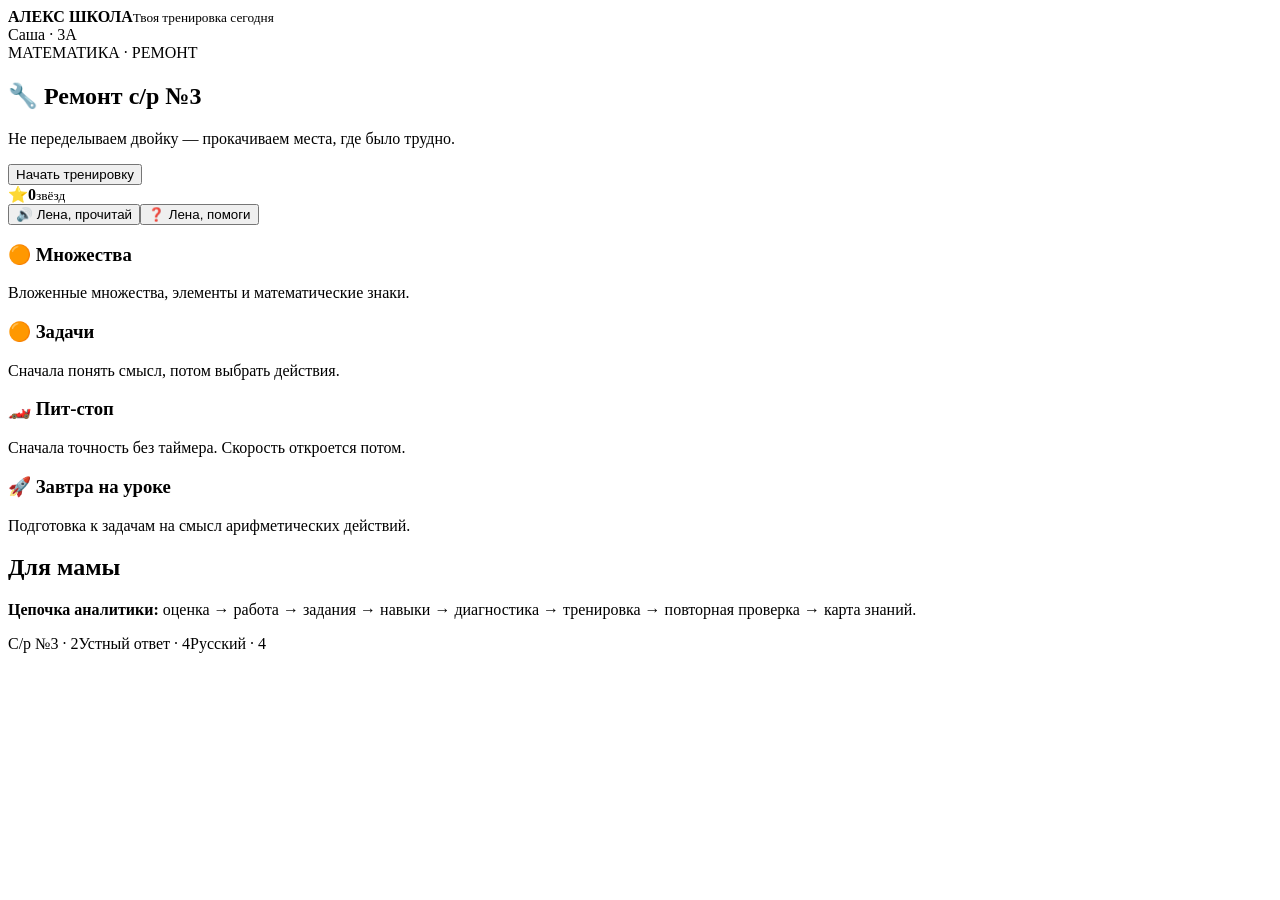
==== index.html @ cce046d9 "Build Alex School MVP" ====
<!doctype html><html lang="ru"><head><meta charset="UTF-8"/><meta name="viewport" content="width=device-width,initial-scale=1.0"/><meta name="theme-color" content="#f7f8fc"/><title>Алекс Школа</title><link rel="stylesheet" href="style.css"></head><body><header><div><b>АЛЕКС ШКОЛА</b><small>Твоя тренировка сегодня</small></div><div class="badge">Саша · 3А</div></header><main><section class="hero"><div><span class="tag">МАТЕМАТИКА · РЕМОНТ</span><h1>🔧 Ремонт с/р №3</h1><p>Не переделываем двойку — прокачиваем места, где было трудно.</p><button onclick="start()">Начать тренировку</button></div><div class="score">⭐<strong id="stars">0</strong><small>звёзд</small></div></section><section id="mission" class="card hidden"><div class="progress"><i id="bar"></i></div><div id="task"></div><div class="actions"><button class="secondary" onclick="readTask()">🔊 Лена, прочитай</button><button class="hint" onclick="hint()">❓ Лена, помоги</button></div><div id="lena" class="lena hidden"></div></section><section class="grid"><article><h3>🟠 Множества</h3><p>Вложенные множества, элементы и математические знаки.</p></article><article><h3>🟠 Задачи</h3><p>Сначала понять смысл, потом выбрать действия.</p></article><article><h3>🏎️ Пит-стоп</h3><p>Сначала точность без таймера. Скорость откроется потом.</p></article><article><h3>🚀 Завтра на уроке</h3><p>Подготовка к задачам на смысл арифметических действий.</p></article></section><section class="parent"><h2>Для мамы</h2><p><b>Цепочка аналитики:</b> оценка → работа → задания → навыки → диагностика → тренировка → повторная проверка → карта знаний.</p><div class="facts"><span>С/р №3 · 2</span><span>Устный ответ · 4</span><span>Русский · 4</span></div></section></main><script src="app.js"></script></body></html>
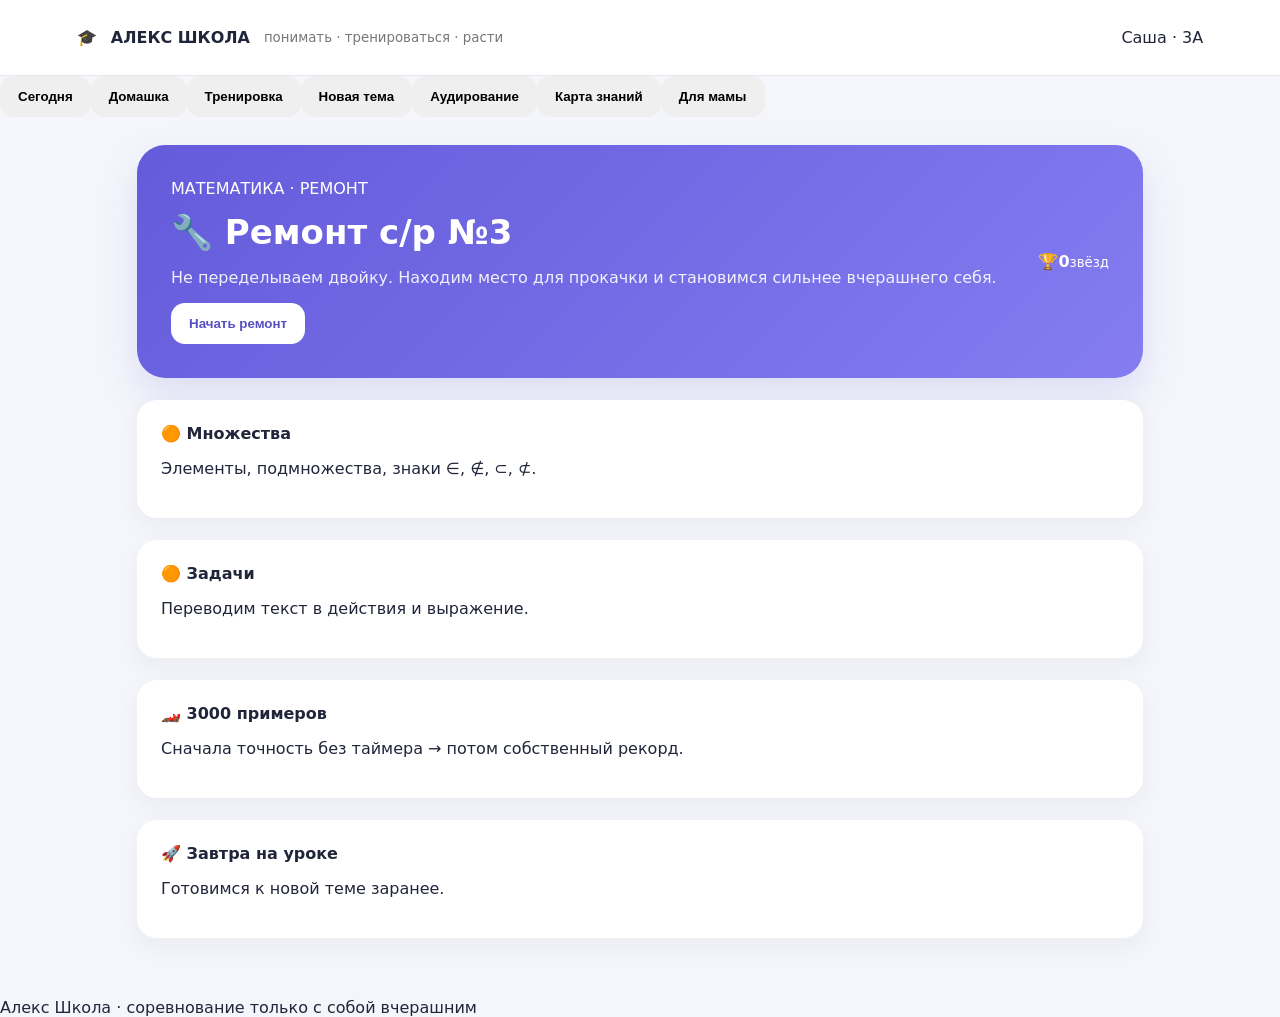
==== commit 55394324: "Expand Alex School to agreed product scope" ====
--- a/index.html
+++ b/index.html
@@ -1 +1,20 @@
-<!doctype html><html lang="ru"><head><meta charset="UTF-8"/><meta name="viewport" content="width=device-width,initial-scale=1.0"/><meta name="theme-color" content="#f7f8fc"/><title>Алекс Школа</title><link rel="stylesheet" href="style.css"></head><body><header><div><b>АЛЕКС ШКОЛА</b><small>Твоя тренировка сегодня</small></div><div class="badge">Саша · 3А</div></header><main><section class="hero"><div><span class="tag">МАТЕМАТИКА · РЕМОНТ</span><h1>🔧 Ремонт с/р №3</h1><p>Не переделываем двойку — прокачиваем места, где было трудно.</p><button onclick="start()">Начать тренировку</button></div><div class="score">⭐<strong id="stars">0</strong><small>звёзд</small></div></section><section id="mission" class="card hidden"><div class="progress"><i id="bar"></i></div><div id="task"></div><div class="actions"><button class="secondary" onclick="readTask()">🔊 Лена, прочитай</button><button class="hint" onclick="hint()">❓ Лена, помоги</button></div><div id="lena" class="lena hidden"></div></section><section class="grid"><article><h3>🟠 Множества</h3><p>Вложенные множества, элементы и математические знаки.</p></article><article><h3>🟠 Задачи</h3><p>Сначала понять смысл, потом выбрать действия.</p></article><article><h3>🏎️ Пит-стоп</h3><p>Сначала точность без таймера. Скорость откроется потом.</p></article><article><h3>🚀 Завтра на уроке</h3><p>Подготовка к задачам на смысл арифметических действий.</p></article></section><section class="parent"><h2>Для мамы</h2><p><b>Цепочка аналитики:</b> оценка → работа → задания → навыки → диагностика → тренировка → повторная проверка → карта знаний.</p><div class="facts"><span>С/р №3 · 2</span><span>Устный ответ · 4</span><span>Русский · 4</span></div></section></main><script src="app.js"></script></body></html>+<!doctype html><html lang="ru"><head><meta charset="UTF-8"><meta name="viewport" content="width=device-width,initial-scale=1"><title>Алекс Школа</title><link rel="stylesheet" href="style.css"></head><body>
+<header><div class="brand">🎓 <b>АЛЕКС ШКОЛА</b><small>понимать · тренироваться · расти</small></div><div class="who">Саша · 3А</div></header>
+<nav id="nav"><button data-page="today" class="on">Сегодня</button><button data-page="homework">Домашка</button><button data-page="train">Тренировка</button><button data-page="newtopic">Новая тема</button><button data-page="listen">Аудирование</button><button data-page="map">Карта знаний</button><button data-page="parent">Для мамы</button></nav>
+<main>
+<section id="today" class="page"><div class="hero"><div><span class="pill">МАТЕМАТИКА · РЕМОНТ</span><h1>🔧 Ремонт с/р №3</h1><p>Не переделываем двойку. Находим место для прокачки и становимся сильнее вчерашнего себя.</p><button onclick="startRepair()">Начать ремонт</button></div><div class="cup">🏆<b id="stars">0</b><small>звёзд</small></div></div>
+<div class="cards"><article onclick="startRepair()"><b>🟠 Множества</b><p>Элементы, подмножества, знаки ∈, ∉, ⊂, ⊄.</p></article><article><b>🟠 Задачи</b><p>Переводим текст в действия и выражение.</p></article><article><b>🏎️ 3000 примеров</b><p>Сначала точность без таймера → потом собственный рекорд.</p></article><article><b>🚀 Завтра на уроке</b><p>Готовимся к новой теме заранее.</p></article></div>
+<div id="mission" class="panel hidden"><div class="progress"><i id="bar"></i></div><div id="task"></div><div class="actions"><button onclick="readTask()">🔊 Лена, прочитай</button><button class="yellow" onclick="hint()">❓ Лена, помоги</button></div><div id="lena" class="lena hidden"></div></div></section>
+
+<section id="homework" class="page hidden"><h1>📚 Домашнее задание</h1><div class="two"><div class="panel"><h2>Математика</h2><p>3000 примеров: стр. 3 (до пятницы)</p><p>Петерсон: стр. 23 №7А, 7Б с проверкой; стр. 26 №9, №10. В №10 — 4-й столбик по действиям.</p><button>📷 Прикрепить фото</button> <button class="yellow" onclick="coach('homework')">❓ Лена, помоги</button></div><div class="panel"><h2>Русский язык</h2><p>Учебник: стр. 33 упр. 53; памятка №2; словарь — 3 слова.</p><button>📷 Прикрепить фото</button> <button class="yellow" onclick="coach('russian')">❓ Лена, помоги</button></div></div><div id="homeworkLena" class="lena hidden"></div></section>
+
+<section id="train" class="page hidden"><h1>🎯 Тренировка</h1><p class="sub">Три линии: Школа · Пробелы · Развитие. Уровни: 🟢 база · 🔵 уверенный · 🟣 продвинутый · 🏆 чемпион.</p><div class="cards"><article onclick="startRepair()"><b>🔧 Ремонт с/р №3</b><p>По реальным ошибкам работы.</p></article><article><b>➗ Деление с остатком</b><p>Правило → вопросы Лены → самостоятельная проверка.</p></article><article><b>⚡ Вычисления</b><p>Короткие адаптивные серии 4–6 примеров.</p></article><article><b>🏆 Логика</b><p>Олимпиадные задачи открываются после уверенной базы.</p></article></div></section>
+
+<section id="newtopic" class="page hidden"><h1>🚀 Новая тема</h1><div class="panel"><h2>Математика</h2><p>Смысл арифметических действий в задачах: что известно → что спрашивают → какое действие передаёт смысл.</p><button class="yellow" onclick="coach('mathnew')">Начать с Леной</button></div><div class="panel"><h2>Русский</h2><p>Распространённые и нераспространённые предложения: основа и второстепенные члены.</p><button class="yellow" onclick="coach('rusnew')">Начать с Леной</button></div><div id="newLena" class="lena hidden"></div></section>
+
+<section id="listen" class="page hidden"><h1>🎧 Аудирование</h1><div class="panel"><p>Лена читает короткий текст. Саша слушает, отвечает на вопросы и пересказывает главное.</p><button onclick="speak('Ретро автомобиль въехал в мастерскую. Механик заметил три необычные детали. Послушай внимательно и запомни главное.')">▶ Прослушать тренировку</button></div></section>
+
+<section id="map" class="page hidden"><h1>🗺️ Карта знаний</h1><p class="sub">Цвет — не оценка ребёнка, а состояние конкретного навыка.</p><div class="legend"><span>🟢 уверенно</span><span>🟡 знает, но ошибается</span><span>🟠 понимает частично</span><span>🔴 пробел</span><span>⭐ выше школьного</span></div><div class="panel"><table><tr><th>Навык</th><th>Статус</th><th>Автоматизация</th></tr><tr><td>Множества и знаки</td><td>🟠 требует диагностики</td><td>понимает частично</td></tr><tr><td>Задача в 2 действия</td><td>🟠 требует диагностики</td><td>решает с Леной</td></tr><tr><td>Умножение/деление двузначного</td><td>🟠 требует диагностики</td><td>проверяем без таймера</td></tr><tr><td>Деление с остатком</td><td>🟡 тренируем</td><td>решает с Леной</td></tr></table></div></section>
+
+<section id="parent" class="page hidden"><h1>👩‍👦 Родительский кабинет</h1><div class="panel chain"><b>Главное правило данных</b><p>Оценка → конкретная работа → номера заданий → навыки → диагностика → тренировка → повторная проверка → карта знаний.</p></div><div class="stats"><div><b>2</b><small>С/р №3 · математика</small></div><div><b>4</b><small>Устный ответ · математика</small></div><div><b>4</b><small>Списывание · русский</small></div></div><div class="two"><div class="panel"><h2>Почему получена оценка?</h2><p>До диагностики причина не назначается. Проверяем: правило · алгоритм · вычисление · внимательность · автоматизация · помощь.</p><span class="pill orange">ТРЕБУЕТ ПРОВЕРКИ</span></div><div class="panel"><h2>Автоматизация навыка</h2><p>понимает → решает с Леной → самостоятельно → стабильно → в школьном темпе</p></div></div><div class="panel"><h2>Последнее событие</h2><pre id="lastEvent">Пока нет завершённой тренировки</pre></div><div class="panel"><h2>Учебники</h2><p>Математика: Петерсон, 3 класс, издание Саши 2025. Русский: Канакина/Горецкий. Самостоятельные Петерсон — вариант 1.</p><p><b>Правило загрузки:</b> обложка + выходные данные (авторы, издательство, год, класс, часть, ISBN). Страницы разных изданий не считаем одинаковыми без подтверждения.</p></div></section>
+</main><footer>Алекс Школа · соревнование только с собой вчерашним</footer><script src="app.js"></script></body></html>
--- a/style.css
+++ b/style.css
@@ -0,0 +1 @@
+:root{font-family:Inter,system-ui,sans-serif;color:#20253a;background:#f5f6fb}*{box-sizing:border-box}body{margin:0}header{height:76px;background:white;display:flex;justify-content:space-between;align-items:center;padding:0 max(24px,6vw);border-bottom:1px solid #e7e8ef}header div:first-child{display:flex;gap:14px;align-items:center}header small{color:#777}.badge,.tag{background:#eef0ff;color:#5c57c8;padding:8px 13px;border-radius:99px;font-weight:700}.tag{font-size:12px}main{max-width:1050px;margin:auto;padding:28px 22px 60px}.hero{background:linear-gradient(135deg,#635bda,#847cf0);color:white;border-radius:28px;padding:34px;display:flex;justify-content:space-between;align-items:center;box-shadow:0 18px 40px #625bd52a}.hero h1{font-size:34px;margin:14px 0 8px}.hero p{opacity:.9}.hero button,button{border:0;border-radius:14px;padding:13px 18px;font-weight:800;cursor:pointer}.hero button{background:white;color:#554fc2}.score{text-align:center;font-size:28px}.score strong{display:block;font-size:32px}.score small{font-size:12px}.card,.parent,article{background:white;border-radius:20px;padding:24px;margin-top:22px;box-shadow:0 8px 24px #24284b0d}.progress{height:8px;background:#eee;border-radius:9px;overflow:hidden}.progress i{display:block;height:100%;width:0;background:#6d66df;transition:.3s}.answers{display:grid;gap:10px;margin:18px 0}.answers button{text-align:left;background:#f3f4fa}.answers button:hover{background:#e9eaff}.actions{display:flex;gap:10px;flex-wrap:wrap}.secondary{background:#eaf7f1;color:#267759}.hint{background:#fff2d9;color:#996300}.lena{margin-top:16px;background:#fff8e8;padding:16px;border-radius:15px;border-left:4px solid #f0b93d}.grid{display:grid;grid-template-columns:1fr 1fr;gap:16px}.grid article{margin-top:18px}.grid p{color:#6d7183}.facts{display:flex;gap:10px;flex-wrap:wrap}.facts span{background:#f2f3f8;padding:9px 12px;border-radius:10px}.hidden{display:none}@media(max-width:650px){header small{display:none}.grid{grid-template-columns:1fr}.hero{padding:24px}.hero h1{font-size:27px}.score{display:none}}
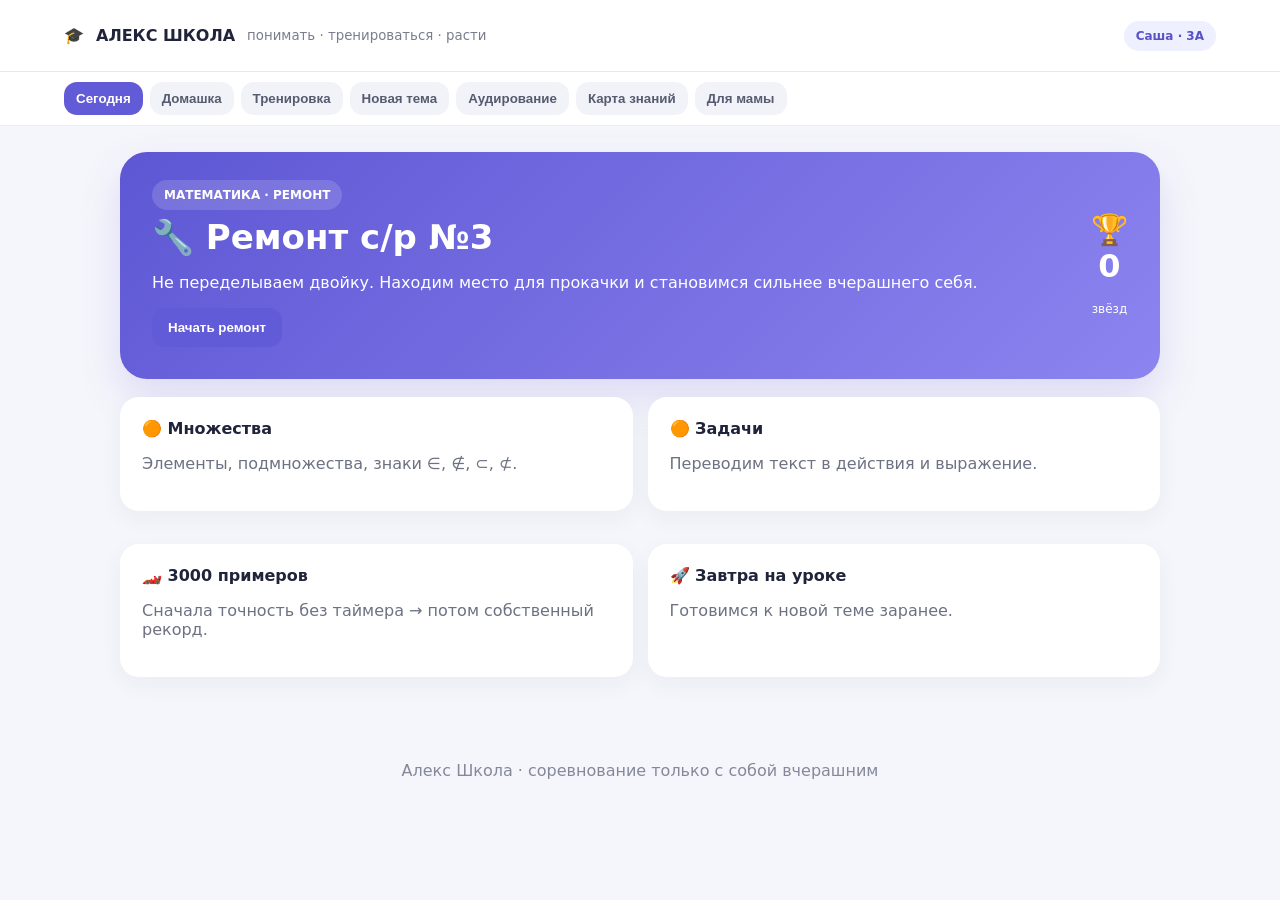
==== commit 15f9925b: "Add real homework photo inputs" ====
--- a/index.html
+++ b/index.html
@@ -6,7 +6,7 @@
 <div class="cards"><article onclick="startRepair()"><b>🟠 Множества</b><p>Элементы, подмножества, знаки ∈, ∉, ⊂, ⊄.</p></article><article><b>🟠 Задачи</b><p>Переводим текст в действия и выражение.</p></article><article><b>🏎️ 3000 примеров</b><p>Сначала точность без таймера → потом собственный рекорд.</p></article><article><b>🚀 Завтра на уроке</b><p>Готовимся к новой теме заранее.</p></article></div>
 <div id="mission" class="panel hidden"><div class="progress"><i id="bar"></i></div><div id="task"></div><div class="actions"><button onclick="readTask()">🔊 Лена, прочитай</button><button class="yellow" onclick="hint()">❓ Лена, помоги</button></div><div id="lena" class="lena hidden"></div></div></section>
 
-<section id="homework" class="page hidden"><h1>📚 Домашнее задание</h1><div class="two"><div class="panel"><h2>Математика</h2><p>3000 примеров: стр. 3 (до пятницы)</p><p>Петерсон: стр. 23 №7А, 7Б с проверкой; стр. 26 №9, №10. В №10 — 4-й столбик по действиям.</p><button>📷 Прикрепить фото</button> <button class="yellow" onclick="coach('homework')">❓ Лена, помоги</button></div><div class="panel"><h2>Русский язык</h2><p>Учебник: стр. 33 упр. 53; памятка №2; словарь — 3 слова.</p><button>📷 Прикрепить фото</button> <button class="yellow" onclick="coach('russian')">❓ Лена, помоги</button></div></div><div id="homeworkLena" class="lena hidden"></div></section>
+<section id="homework" class="page hidden"><h1>📚 Домашнее задание</h1><div class="two"><div class="panel"><h2>Математика</h2><p>3000 примеров: стр. 3 (до пятницы)</p><p>Петерсон: стр. 23 №7А, 7Б с проверкой; стр. 26 №9, №10. В №10 — 4-й столбик по действиям.</p><input id="mathPhoto" class="photo-input" type="file" accept="image/jpeg,image/png,image/webp" capture="environment"><button onclick="pickPhoto('mathPhoto')">📷 Прикрепить фото</button><span id="mathPhotoStatus" class="upload-status"></span> <button class="yellow" onclick="coach('homework')">❓ Лена, помоги</button></div><div class="panel"><h2>Русский язык</h2><p>Учебник: стр. 33 упр. 53; памятка №2; словарь — 3 слова.</p><input id="rusPhoto" class="photo-input" type="file" accept="image/jpeg,image/png,image/webp" capture="environment"><button onclick="pickPhoto('rusPhoto')">📷 Прикрепить фото</button><span id="rusPhotoStatus" class="upload-status"></span> <button class="yellow" onclick="coach('russian')">❓ Лена, помоги</button></div></div><div id="homeworkLena" class="lena hidden"></div></section>
 
 <section id="train" class="page hidden"><h1>🎯 Тренировка</h1><p class="sub">Три линии: Школа · Пробелы · Развитие. Уровни: 🟢 база · 🔵 уверенный · 🟣 продвинутый · 🏆 чемпион.</p><div class="cards"><article onclick="startRepair()"><b>🔧 Ремонт с/р №3</b><p>По реальным ошибкам работы.</p></article><article><b>➗ Деление с остатком</b><p>Правило → вопросы Лены → самостоятельная проверка.</p></article><article><b>⚡ Вычисления</b><p>Короткие адаптивные серии 4–6 примеров.</p></article><article><b>🏆 Логика</b><p>Олимпиадные задачи открываются после уверенной базы.</p></article></div></section>
 
--- a/style.css
+++ b/style.css
@@ -1 +1 @@
-:root{font-family:Inter,system-ui,sans-serif;color:#20253a;background:#f5f6fb}*{box-sizing:border-box}body{margin:0}header{height:76px;background:white;display:flex;justify-content:space-between;align-items:center;padding:0 max(24px,6vw);border-bottom:1px solid #e7e8ef}header div:first-child{display:flex;gap:14px;align-items:center}header small{color:#777}.badge,.tag{background:#eef0ff;color:#5c57c8;padding:8px 13px;border-radius:99px;font-weight:700}.tag{font-size:12px}main{max-width:1050px;margin:auto;padding:28px 22px 60px}.hero{background:linear-gradient(135deg,#635bda,#847cf0);color:white;border-radius:28px;padding:34px;display:flex;justify-content:space-between;align-items:center;box-shadow:0 18px 40px #625bd52a}.hero h1{font-size:34px;margin:14px 0 8px}.hero p{opacity:.9}.hero button,button{border:0;border-radius:14px;padding:13px 18px;font-weight:800;cursor:pointer}.hero button{background:white;color:#554fc2}.score{text-align:center;font-size:28px}.score strong{display:block;font-size:32px}.score small{font-size:12px}.card,.parent,article{background:white;border-radius:20px;padding:24px;margin-top:22px;box-shadow:0 8px 24px #24284b0d}.progress{height:8px;background:#eee;border-radius:9px;overflow:hidden}.progress i{display:block;height:100%;width:0;background:#6d66df;transition:.3s}.answers{display:grid;gap:10px;margin:18px 0}.answers button{text-align:left;background:#f3f4fa}.answers button:hover{background:#e9eaff}.actions{display:flex;gap:10px;flex-wrap:wrap}.secondary{background:#eaf7f1;color:#267759}.hint{background:#fff2d9;color:#996300}.lena{margin-top:16px;background:#fff8e8;padding:16px;border-radius:15px;border-left:4px solid #f0b93d}.grid{display:grid;grid-template-columns:1fr 1fr;gap:16px}.grid article{margin-top:18px}.grid p{color:#6d7183}.facts{display:flex;gap:10px;flex-wrap:wrap}.facts span{background:#f2f3f8;padding:9px 12px;border-radius:10px}.hidden{display:none}@media(max-width:650px){header small{display:none}.grid{grid-template-columns:1fr}.hero{padding:24px}.hero h1{font-size:27px}.score{display:none}}+:root{font-family:Inter,system-ui,sans-serif;color:#20243a;background:#f5f6fb}*{box-sizing:border-box}body{margin:0}button{border:0;border-radius:13px;padding:12px 16px;font-weight:800;cursor:pointer;background:#625bd7;color:white}header{height:72px;background:#fff;display:flex;justify-content:space-between;align-items:center;padding:0 max(20px,5vw);border-bottom:1px solid #e8e9f0}.brand{display:flex;gap:12px;align-items:center}.brand small{color:#7a7d8d}.who,.pill{background:#eeefff;color:#5852c7;border-radius:99px;padding:8px 12px;font-weight:800;font-size:12px}nav{display:flex;gap:7px;overflow:auto;padding:10px max(16px,5vw);background:#fff;position:sticky;top:0;z-index:4;border-bottom:1px solid #eee}nav button{white-space:nowrap;background:#f2f3f8;color:#555b70;padding:9px 12px}nav button.on{background:#625bd7;color:#fff}main{max-width:1080px;margin:auto;padding:26px 20px 60px}.hero{background:linear-gradient(135deg,#5e57d4,#8c84ef);color:#fff;border-radius:27px;padding:32px;display:flex;justify-content:space-between;align-items:center;box-shadow:0 18px 42px #6059d52c}.hero h1{font-size:34px;margin:14px 0 8px}.hero .pill{background:#ffffff25;color:white}.cup{text-align:center;font-size:30px}.cup b{display:block;font-size:32px}.cup small{font-size:12px}.cards{display:grid;grid-template-columns:repeat(2,1fr);gap:15px}.cards article,.panel{background:#fff;border-radius:19px;padding:22px;margin-top:18px;box-shadow:0 8px 25px #24284b0c}.cards article{cursor:pointer}.cards p,.sub{color:#6d7182}.progress{height:8px;background:#eee;border-radius:9px;overflow:hidden}.progress i{display:block;height:100%;background:#655edb;transition:.3s}.answers{display:grid;gap:9px;margin:18px 0}.answers button{background:#f0f1f7;color:#34384c;text-align:left}.yellow{background:#fff0cc;color:#8d6200}.actions{display:flex;gap:9px;flex-wrap:wrap}.lena{background:#fff7e6;border-left:4px solid #efb43b;border-radius:14px;padding:16px;margin-top:15px}.two{display:grid;grid-template-columns:1fr 1fr;gap:15px}.stats{display:grid;grid-template-columns:repeat(3,1fr);gap:12px}.stats div{background:#fff;border-radius:17px;padding:20px}.stats b{font-size:30px;display:block}.stats small{color:#707486}.legend{display:flex;gap:10px;flex-wrap:wrap}.legend span{background:#fff;padding:9px 11px;border-radius:12px}table{width:100%;border-collapse:collapse}td,th{text-align:left;padding:12px;border-bottom:1px solid #eee}.orange{background:#fff0d8;color:#a26700}pre{white-space:pre-wrap;background:#f6f7fa;padding:14px;border-radius:12px}footer{text-align:center;color:#858899;padding:24px}.hidden{display:none!important}@media(max-width:700px){.brand small{display:none}.cards,.two{grid-template-columns:1fr}.stats{grid-template-columns:1fr 1fr 1fr}.hero{padding:23px}.hero h1{font-size:27px}.cup{display:none}main{padding:18px 14px 50px}}
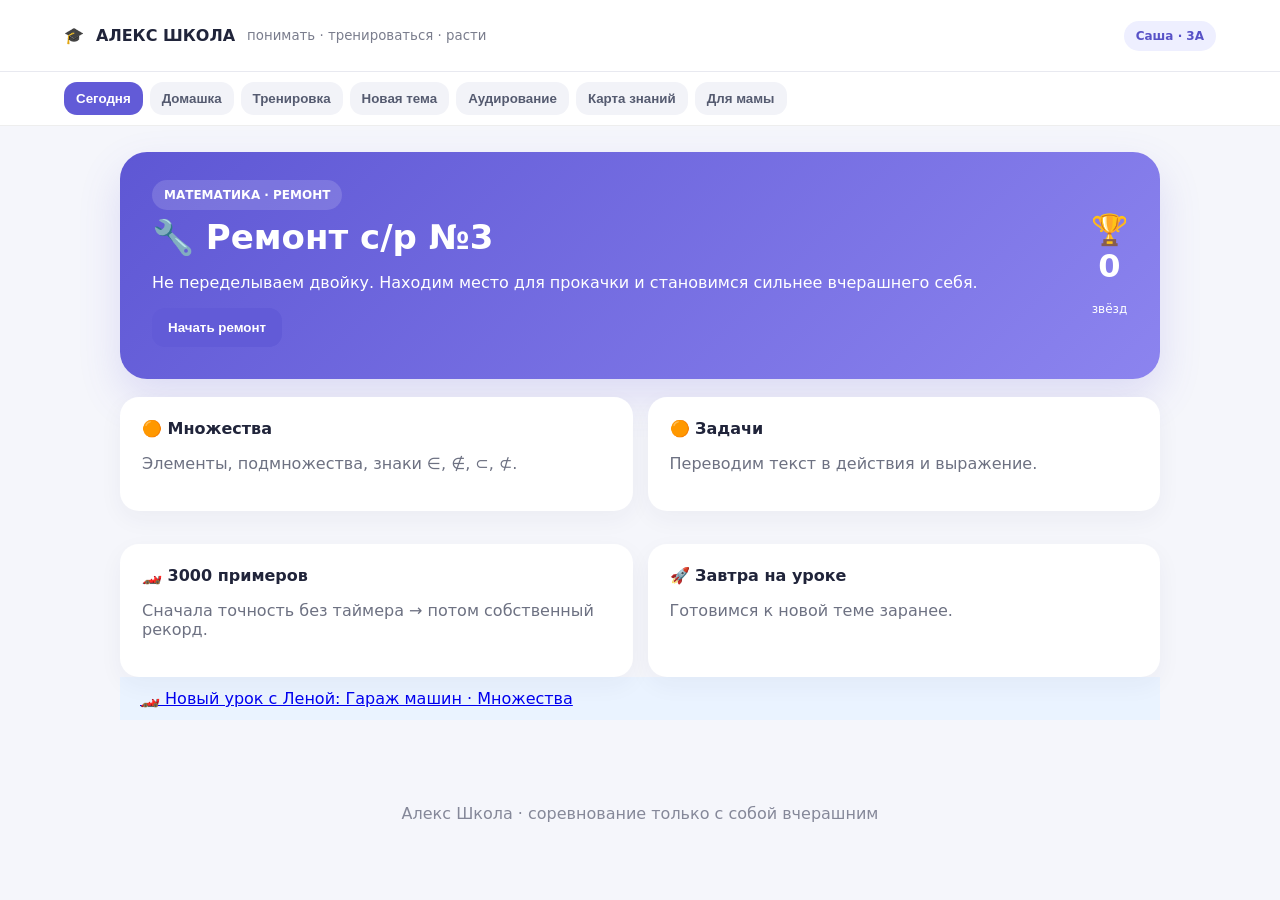
==== commit 4a2fde90: "Link visual math lesson from main page" ====
--- a/index.html
+++ b/index.html
@@ -6,8 +6,9 @@
 <div class="cards"><article onclick="startRepair()"><b>🟠 Множества</b><p>Элементы, подмножества, знаки ∈, ∉, ⊂, ⊄.</p></article><article><b>🟠 Задачи</b><p>Переводим текст в действия и выражение.</p></article><article><b>🏎️ 3000 примеров</b><p>Сначала точность без таймера → потом собственный рекорд.</p></article><article><b>🚀 Завтра на уроке</b><p>Готовимся к новой теме заранее.</p></article></div>
 <div id="mission" class="panel hidden"><div class="progress"><i id="bar"></i></div><div id="task"></div><div class="actions"><button onclick="readTask()">🔊 Лена, прочитай</button><button class="yellow" onclick="hint()">❓ Лена, помоги</button></div><div id="lena" class="lena hidden"></div></div></section>
 
-<section id="homework" class="page hidden"><h1>📚 Домашнее задание</h1><div class="two"><div class="panel"><h2>Математика</h2><p>3000 примеров: стр. 3 (до пятницы)</p><p>Петерсон: стр. 23 №7А, 7Б с проверкой; стр. 26 №9, №10. В №10 — 4-й столбик по действиям.</p><input id="mathPhoto" class="photo-input" type="file" accept="image/jpeg,image/png,image/webp" capture="environment"><button onclick="pickPhoto('mathPhoto')">📷 Прикрепить фото</button><span id="mathPhotoStatus" class="upload-status"></span> <button class="yellow" onclick="coach('homework')">❓ Лена, помоги</button></div><div class="panel"><h2>Русский язык</h2><p>Учебник: стр. 33 упр. 53; памятка №2; словарь — 3 слова.</p><input id="rusPhoto" class="photo-input" type="file" accept="image/jpeg,image/png,image/webp" capture="environment"><button onclick="pickPhoto('rusPhoto')">📷 Прикрепить фото</button><span id="rusPhotoStatus" class="upload-status"></span> <button class="yellow" onclick="coach('russian')">❓ Лена, помоги</button></div></div><div id="homeworkLena" class="lena hidden"></div></section>
+<section id="homework" class="page hidden"><h1>📚 Домашнее задание</h1><div id="assignedHomework"></div><div class="two"><div class="panel"><h2>Математика</h2><p>3000 примеров: стр. 3 (до пятницы)</p><p>Петерсон: стр. 23 №7А, 7Б с проверкой; стр. 26 №9, №10. В №10 — 4-й столбик по действиям.</p><input id="mathPhoto" class="photo-input" type="file" accept="image/jpeg,image/png,image/webp" capture="environment"><button onclick="pickPhoto('mathPhoto')">📷 Прикрепить фото</button><span id="mathPhotoStatus" class="upload-status"></span> <button class="yellow" onclick="coach('homework')">❓ Лена, помоги</button></div><div class="panel"><h2>Русский язык</h2><p>Учебник: стр. 33 упр. 53; памятка №2; словарь — 3 слова.</p><input id="rusPhoto" class="photo-input" type="file" accept="image/jpeg,image/png,image/webp" capture="environment"><button onclick="pickPhoto('rusPhoto')">📷 Прикрепить фото</button><span id="rusPhotoStatus" class="upload-status"></span> <button class="yellow" onclick="coach('russian')">❓ Лена, помоги</button></div></div><div id="homeworkLena" class="lena hidden"></div></section>
 
+<div style="padding:12px 20px;background:#eaf3ff"><a href="lesson-sets.html">🏎️ Новый урок с Леной: Гараж машин · Множества</a></div>
 <section id="train" class="page hidden"><h1>🎯 Тренировка</h1><p class="sub">Три линии: Школа · Пробелы · Развитие. Уровни: 🟢 база · 🔵 уверенный · 🟣 продвинутый · 🏆 чемпион.</p><div class="cards"><article onclick="startRepair()"><b>🔧 Ремонт с/р №3</b><p>По реальным ошибкам работы.</p></article><article><b>➗ Деление с остатком</b><p>Правило → вопросы Лены → самостоятельная проверка.</p></article><article><b>⚡ Вычисления</b><p>Короткие адаптивные серии 4–6 примеров.</p></article><article><b>🏆 Логика</b><p>Олимпиадные задачи открываются после уверенной базы.</p></article></div></section>
 
 <section id="newtopic" class="page hidden"><h1>🚀 Новая тема</h1><div class="panel"><h2>Математика</h2><p>Смысл арифметических действий в задачах: что известно → что спрашивают → какое действие передаёт смысл.</p><button class="yellow" onclick="coach('mathnew')">Начать с Леной</button></div><div class="panel"><h2>Русский</h2><p>Распространённые и нераспространённые предложения: основа и второстепенные члены.</p><button class="yellow" onclick="coach('rusnew')">Начать с Леной</button></div><div id="newLena" class="lena hidden"></div></section>
@@ -16,5 +17,5 @@
 
 <section id="map" class="page hidden"><h1>🗺️ Карта знаний</h1><p class="sub">Цвет — не оценка ребёнка, а состояние конкретного навыка.</p><div class="legend"><span>🟢 уверенно</span><span>🟡 знает, но ошибается</span><span>🟠 понимает частично</span><span>🔴 пробел</span><span>⭐ выше школьного</span></div><div class="panel"><table><tr><th>Навык</th><th>Статус</th><th>Автоматизация</th></tr><tr><td>Множества и знаки</td><td>🟠 требует диагностики</td><td>понимает частично</td></tr><tr><td>Задача в 2 действия</td><td>🟠 требует диагностики</td><td>решает с Леной</td></tr><tr><td>Умножение/деление двузначного</td><td>🟠 требует диагностики</td><td>проверяем без таймера</td></tr><tr><td>Деление с остатком</td><td>🟡 тренируем</td><td>решает с Леной</td></tr></table></div></section>
 
-<section id="parent" class="page hidden"><h1>👩‍👦 Родительский кабинет</h1><div class="panel chain"><b>Главное правило данных</b><p>Оценка → конкретная работа → номера заданий → навыки → диагностика → тренировка → повторная проверка → карта знаний.</p></div><div class="stats"><div><b>2</b><small>С/р №3 · математика</small></div><div><b>4</b><small>Устный ответ · математика</small></div><div><b>4</b><small>Списывание · русский</small></div></div><div class="two"><div class="panel"><h2>Почему получена оценка?</h2><p>До диагностики причина не назначается. Проверяем: правило · алгоритм · вычисление · внимательность · автоматизация · помощь.</p><span class="pill orange">ТРЕБУЕТ ПРОВЕРКИ</span></div><div class="panel"><h2>Автоматизация навыка</h2><p>понимает → решает с Леной → самостоятельно → стабильно → в школьном темпе</p></div></div><div class="panel"><h2>Последнее событие</h2><pre id="lastEvent">Пока нет завершённой тренировки</pre></div><div class="panel"><h2>Учебники</h2><p>Математика: Петерсон, 3 класс, издание Саши 2025. Русский: Канакина/Горецкий. Самостоятельные Петерсон — вариант 1.</p><p><b>Правило загрузки:</b> обложка + выходные данные (авторы, издательство, год, класс, часть, ISBN). Страницы разных изданий не считаем одинаковыми без подтверждения.</p></div></section>
+<section id="parent" class="page hidden"><h1>👩‍👦 Родительский кабинет</h1><div class="panel"><h2>➕ Новое домашнее задание</h2><p>Загрузи фото от учителя и подпиши только то, что известно точно. Если страницы или номер не подтверждены — не придумываем.</p><div class="parent-form"><select id="parentHwSubject"><option value="math">Математика</option><option value="russian">Русский язык</option><option value="other">Другой предмет</option></select><input id="parentHwTitle" placeholder="Например: Петерсон, стр. 27 №5"><textarea id="parentHwDescription" placeholder="Комментарий учителя / что нужно сделать"></textarea><input id="parentHwPhoto" type="file" accept="image/jpeg,image/png,image/webp" capture="environment"><button onclick="createHomework()">Сохранить ДЗ для Саши</button><span id="parentHwStatus" class="upload-status"></span></div></div><div class="panel chain"><b>Главное правило данных</b><p>Оценка → конкретная работа → номера заданий → навыки → диагностика → тренировка → повторная проверка → карта знаний.</p></div><div class="stats"><div><b>2</b><small>С/р №3 · математика</small></div><div><b>4</b><small>Устный ответ · математика</small></div><div><b>4</b><small>Списывание · русский</small></div></div><div class="two"><div class="panel"><h2>Почему получена оценка?</h2><p>До диагностики причина не назначается. Проверяем: правило · алгоритм · вычисление · внимательность · автоматизация · помощь.</p><span class="pill orange">ТРЕБУЕТ ПРОВЕРКИ</span></div><div class="panel"><h2>Автоматизация навыка</h2><p>понимает → решает с Леной → самостоятельно → стабильно → в школьном темпе</p></div></div><div class="panel"><h2>Последнее событие</h2><pre id="lastEvent">Пока нет завершённой тренировки</pre></div><div class="panel"><h2>Учебники</h2><p>Математика: Петерсон, 3 класс, издание Саши 2025. Русский: Канакина/Горецкий. Самостоятельные Петерсон — вариант 1.</p><p><b>Правило загрузки:</b> обложка + выходные данные (авторы, издательство, год, класс, часть, ISBN). Страницы разных изданий не считаем одинаковыми без подтверждения.</p></div></section>
 </main><footer>Алекс Школа · соревнование только с собой вчерашним</footer><script src="app.js"></script></body></html>
--- a/style.css
+++ b/style.css
@@ -1 +1,6 @@
-:root{font-family:Inter,system-ui,sans-serif;color:#20243a;background:#f5f6fb}*{box-sizing:border-box}body{margin:0}button{border:0;border-radius:13px;padding:12px 16px;font-weight:800;cursor:pointer;background:#625bd7;color:white}header{height:72px;background:#fff;display:flex;justify-content:space-between;align-items:center;padding:0 max(20px,5vw);border-bottom:1px solid #e8e9f0}.brand{display:flex;gap:12px;align-items:center}.brand small{color:#7a7d8d}.who,.pill{background:#eeefff;color:#5852c7;border-radius:99px;padding:8px 12px;font-weight:800;font-size:12px}nav{display:flex;gap:7px;overflow:auto;padding:10px max(16px,5vw);background:#fff;position:sticky;top:0;z-index:4;border-bottom:1px solid #eee}nav button{white-space:nowrap;background:#f2f3f8;color:#555b70;padding:9px 12px}nav button.on{background:#625bd7;color:#fff}main{max-width:1080px;margin:auto;padding:26px 20px 60px}.hero{background:linear-gradient(135deg,#5e57d4,#8c84ef);color:#fff;border-radius:27px;padding:32px;display:flex;justify-content:space-between;align-items:center;box-shadow:0 18px 42px #6059d52c}.hero h1{font-size:34px;margin:14px 0 8px}.hero .pill{background:#ffffff25;color:white}.cup{text-align:center;font-size:30px}.cup b{display:block;font-size:32px}.cup small{font-size:12px}.cards{display:grid;grid-template-columns:repeat(2,1fr);gap:15px}.cards article,.panel{background:#fff;border-radius:19px;padding:22px;margin-top:18px;box-shadow:0 8px 25px #24284b0c}.cards article{cursor:pointer}.cards p,.sub{color:#6d7182}.progress{height:8px;background:#eee;border-radius:9px;overflow:hidden}.progress i{display:block;height:100%;background:#655edb;transition:.3s}.answers{display:grid;gap:9px;margin:18px 0}.answers button{background:#f0f1f7;color:#34384c;text-align:left}.yellow{background:#fff0cc;color:#8d6200}.actions{display:flex;gap:9px;flex-wrap:wrap}.lena{background:#fff7e6;border-left:4px solid #efb43b;border-radius:14px;padding:16px;margin-top:15px}.two{display:grid;grid-template-columns:1fr 1fr;gap:15px}.stats{display:grid;grid-template-columns:repeat(3,1fr);gap:12px}.stats div{background:#fff;border-radius:17px;padding:20px}.stats b{font-size:30px;display:block}.stats small{color:#707486}.legend{display:flex;gap:10px;flex-wrap:wrap}.legend span{background:#fff;padding:9px 11px;border-radius:12px}table{width:100%;border-collapse:collapse}td,th{text-align:left;padding:12px;border-bottom:1px solid #eee}.orange{background:#fff0d8;color:#a26700}pre{white-space:pre-wrap;background:#f6f7fa;padding:14px;border-radius:12px}footer{text-align:center;color:#858899;padding:24px}.hidden{display:none!important}@media(max-width:700px){.brand small{display:none}.cards,.two{grid-template-columns:1fr}.stats{grid-template-columns:1fr 1fr 1fr}.hero{padding:23px}.hero h1{font-size:27px}.cup{display:none}main{padding:18px 14px 50px}}+:root{font-family:Inter,system-ui,sans-serif;color:#20243a;background:#f5f6fb}*{box-sizing:border-box}body{margin:0}button{border:0;border-radius:13px;padding:12px 16px;font-weight:800;cursor:pointer;background:#625bd7;color:white}header{height:72px;background:#fff;display:flex;justify-content:space-between;align-items:center;padding:0 max(20px,5vw);border-bottom:1px solid #e8e9f0}.brand{display:flex;gap:12px;align-items:center}.brand small{color:#7a7d8d}.who,.pill{background:#eeefff;color:#5852c7;border-radius:99px;padding:8px 12px;font-weight:800;font-size:12px}nav{display:flex;gap:7px;overflow:auto;padding:10px max(16px,5vw);background:#fff;position:sticky;top:0;z-index:4;border-bottom:1px solid #eee}nav button{white-space:nowrap;background:#f2f3f8;color:#555b70;padding:9px 12px}nav button.on{background:#625bd7;color:#fff}main{max-width:1080px;margin:auto;padding:26px 20px 60px}.hero{background:linear-gradient(135deg,#5e57d4,#8c84ef);color:#fff;border-radius:27px;padding:32px;display:flex;justify-content:space-between;align-items:center;box-shadow:0 18px 42px #6059d52c}.hero h1{font-size:34px;margin:14px 0 8px}.hero .pill{background:#ffffff25;color:white}.cup{text-align:center;font-size:30px}.cup b{display:block;font-size:32px}.cup small{font-size:12px}.cards{display:grid;grid-template-columns:repeat(2,1fr);gap:15px}.cards article,.panel{background:#fff;border-radius:19px;padding:22px;margin-top:18px;box-shadow:0 8px 25px #24284b0c}.cards article{cursor:pointer}.cards p,.sub{color:#6d7182}.progress{height:8px;background:#eee;border-radius:9px;overflow:hidden}.progress i{display:block;height:100%;background:#655edb;transition:.3s}.answers{display:grid;gap:9px;margin:18px 0}.answers button{background:#f0f1f7;color:#34384c;text-align:left}.yellow{background:#fff0cc;color:#8d6200}.actions{display:flex;gap:9px;flex-wrap:wrap}.lena{background:#fff7e6;border-left:4px solid #efb43b;border-radius:14px;padding:16px;margin-top:15px}.two{display:grid;grid-template-columns:1fr 1fr;gap:15px}.stats{display:grid;grid-template-columns:repeat(3,1fr);gap:12px}.stats div{background:#fff;border-radius:17px;padding:20px}.stats b{font-size:30px;display:block}.stats small{color:#707486}.legend{display:flex;gap:10px;flex-wrap:wrap}.legend span{background:#fff;padding:9px 11px;border-radius:12px}table{width:100%;border-collapse:collapse}td,th{text-align:left;padding:12px;border-bottom:1px solid #eee}.orange{background:#fff0d8;color:#a26700}pre{white-space:pre-wrap;background:#f6f7fa;padding:14px;border-radius:12px}footer{text-align:center;color:#858899;padding:24px}.hidden{display:none!important}@media(max-width:700px){.brand small{display:none}.cards,.two{grid-template-columns:1fr}.stats{grid-template-columns:1fr 1fr 1fr}.hero{padding:23px}.hero h1{font-size:27px}.cup{display:none}main{padding:18px 14px 50px}}
+.photo-input{display:none}.upload-status{display:inline-block;margin:8px 8px 0;color:#606579;font-size:13px;font-weight:700}.set-visual{max-width:560px;margin:18px auto;padding:6px}.set-a,.set-b,.set-c{border:3px solid #777;border-radius:50%;position:relative;display:flex;align-items:flex-start;gap:8px;padding:14px}.set-a{min-height:260px}.set-b{position:absolute;right:7%;top:20%;width:67%;height:70%;border-color:#5f69a8}.set-c{position:absolute;right:8%;top:30%;width:55%;height:55%;border-color:#8b6f45;justify-content:center;align-items:center}.set-visual b{font-size:13px}.set-visual span{font-size:30px}@media(max-width:500px){.set-a{min-height:220px}.set-b{width:70%}.set-c{width:58%}.set-visual span{font-size:24px}}
+
+.parent-form{display:grid;gap:10px}.parent-form input,.parent-form textarea,.parent-form select{width:100%;padding:12px;border:1px solid #dddfea;border-radius:12px;font:inherit;background:#fff}.parent-form textarea{min-height:90px;resize:vertical}.assigned-grid{display:grid;grid-template-columns:repeat(2,1fr);gap:15px}.assigned-card{background:#fff;border-radius:19px;padding:18px;margin:10px 0;box-shadow:0 8px 25px #24284b0c}.assigned-card img{display:block;width:100%;max-height:430px;object-fit:contain;background:#f5f6f8;border-radius:14px;margin-top:12px}@media(max-width:700px){.assigned-grid{grid-template-columns:1fr}}
+
+.solution-area{border-top:1px solid #ececf2;margin-top:16px;padding-top:14px}.review-state{display:inline-block;background:#fff4d8;color:#8b6200;border-radius:12px;padding:11px 13px;font-weight:800}.photo-label{font-size:12px;font-weight:800;color:#73778a;margin-top:12px;text-transform:uppercase;letter-spacing:.04em}
